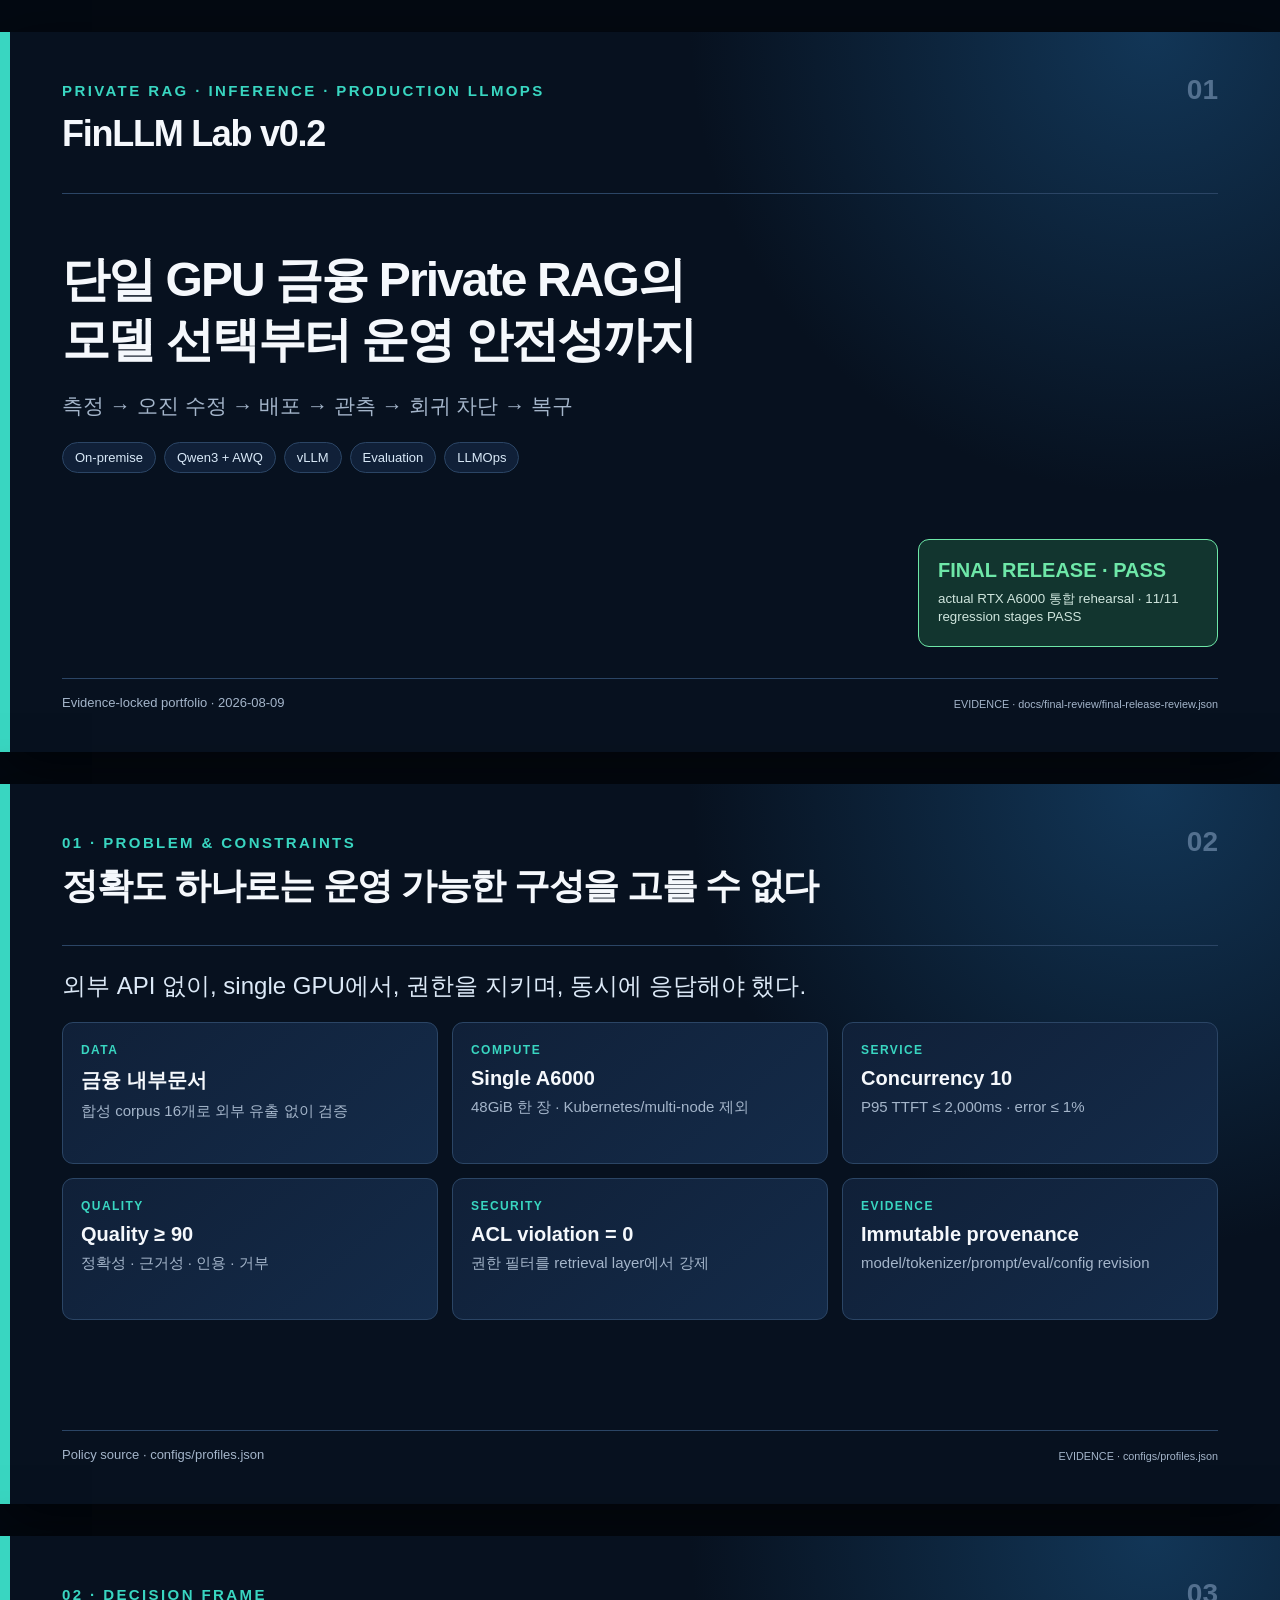
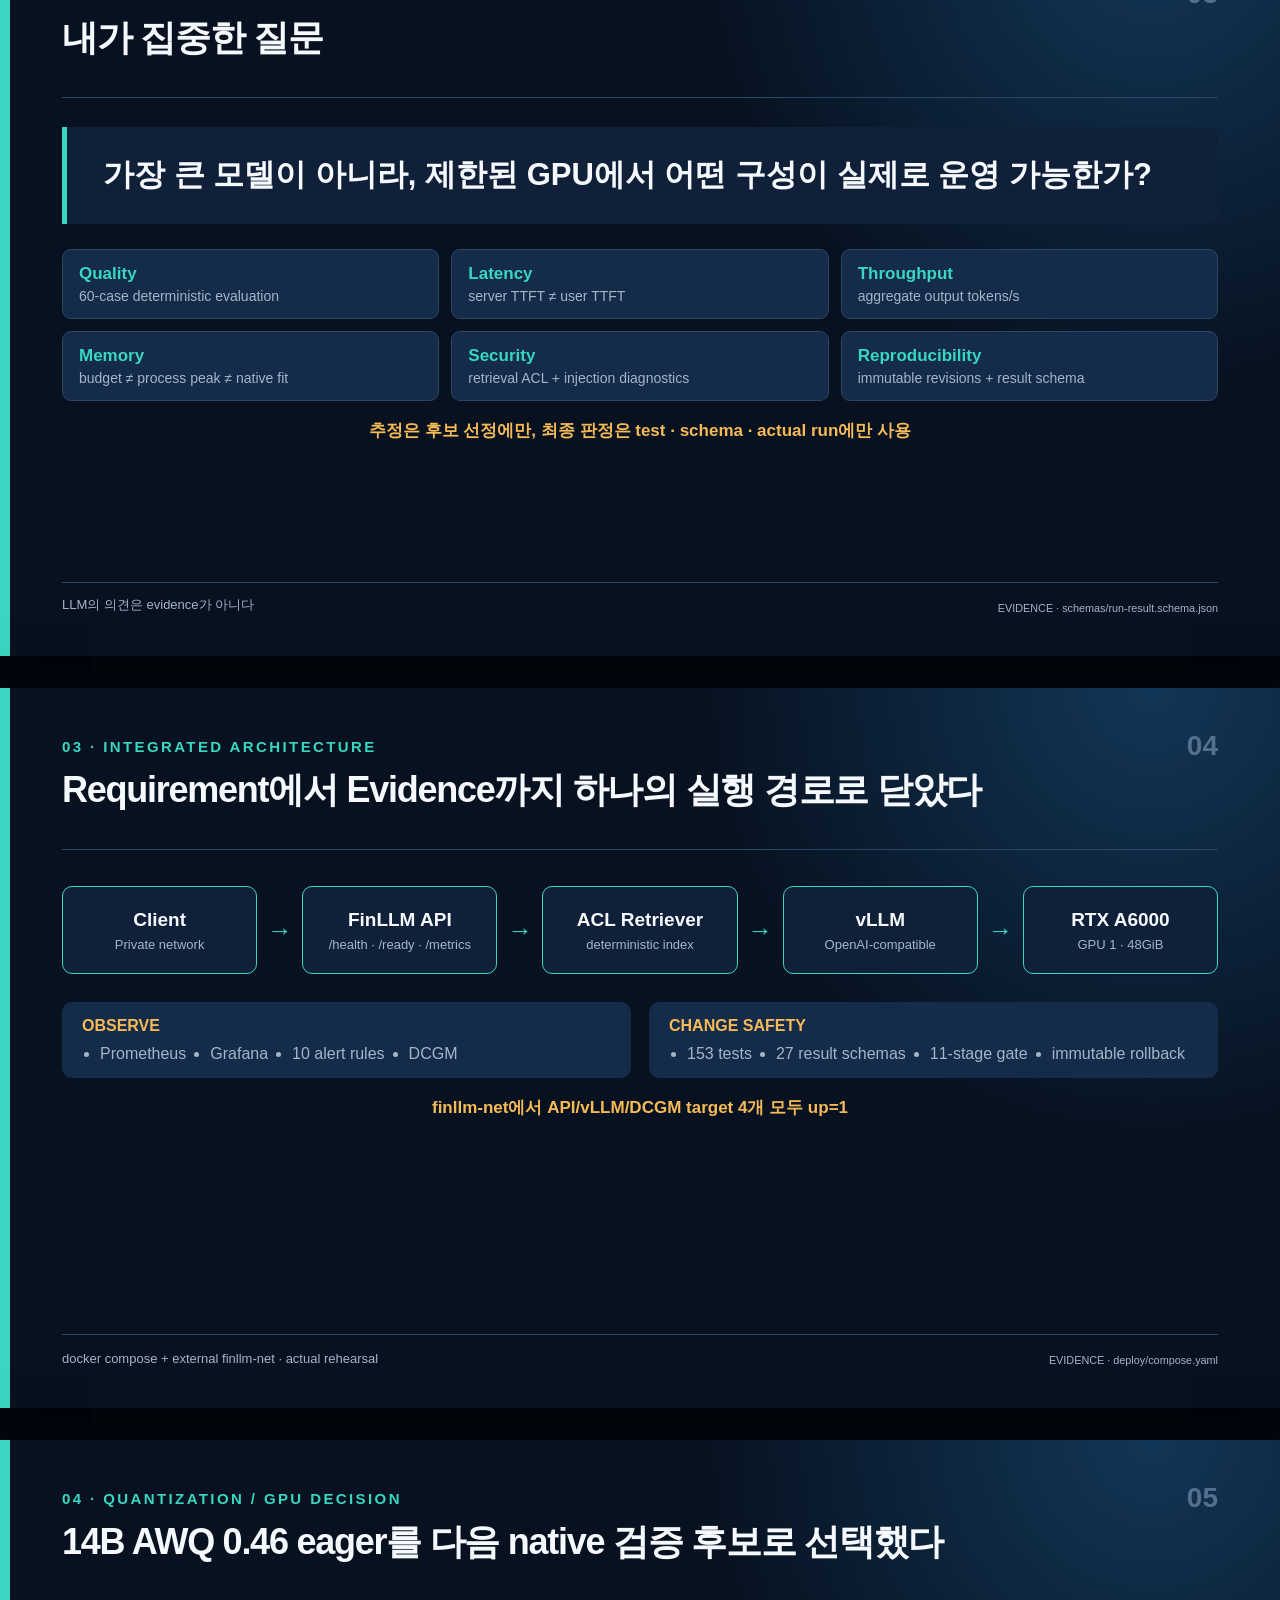
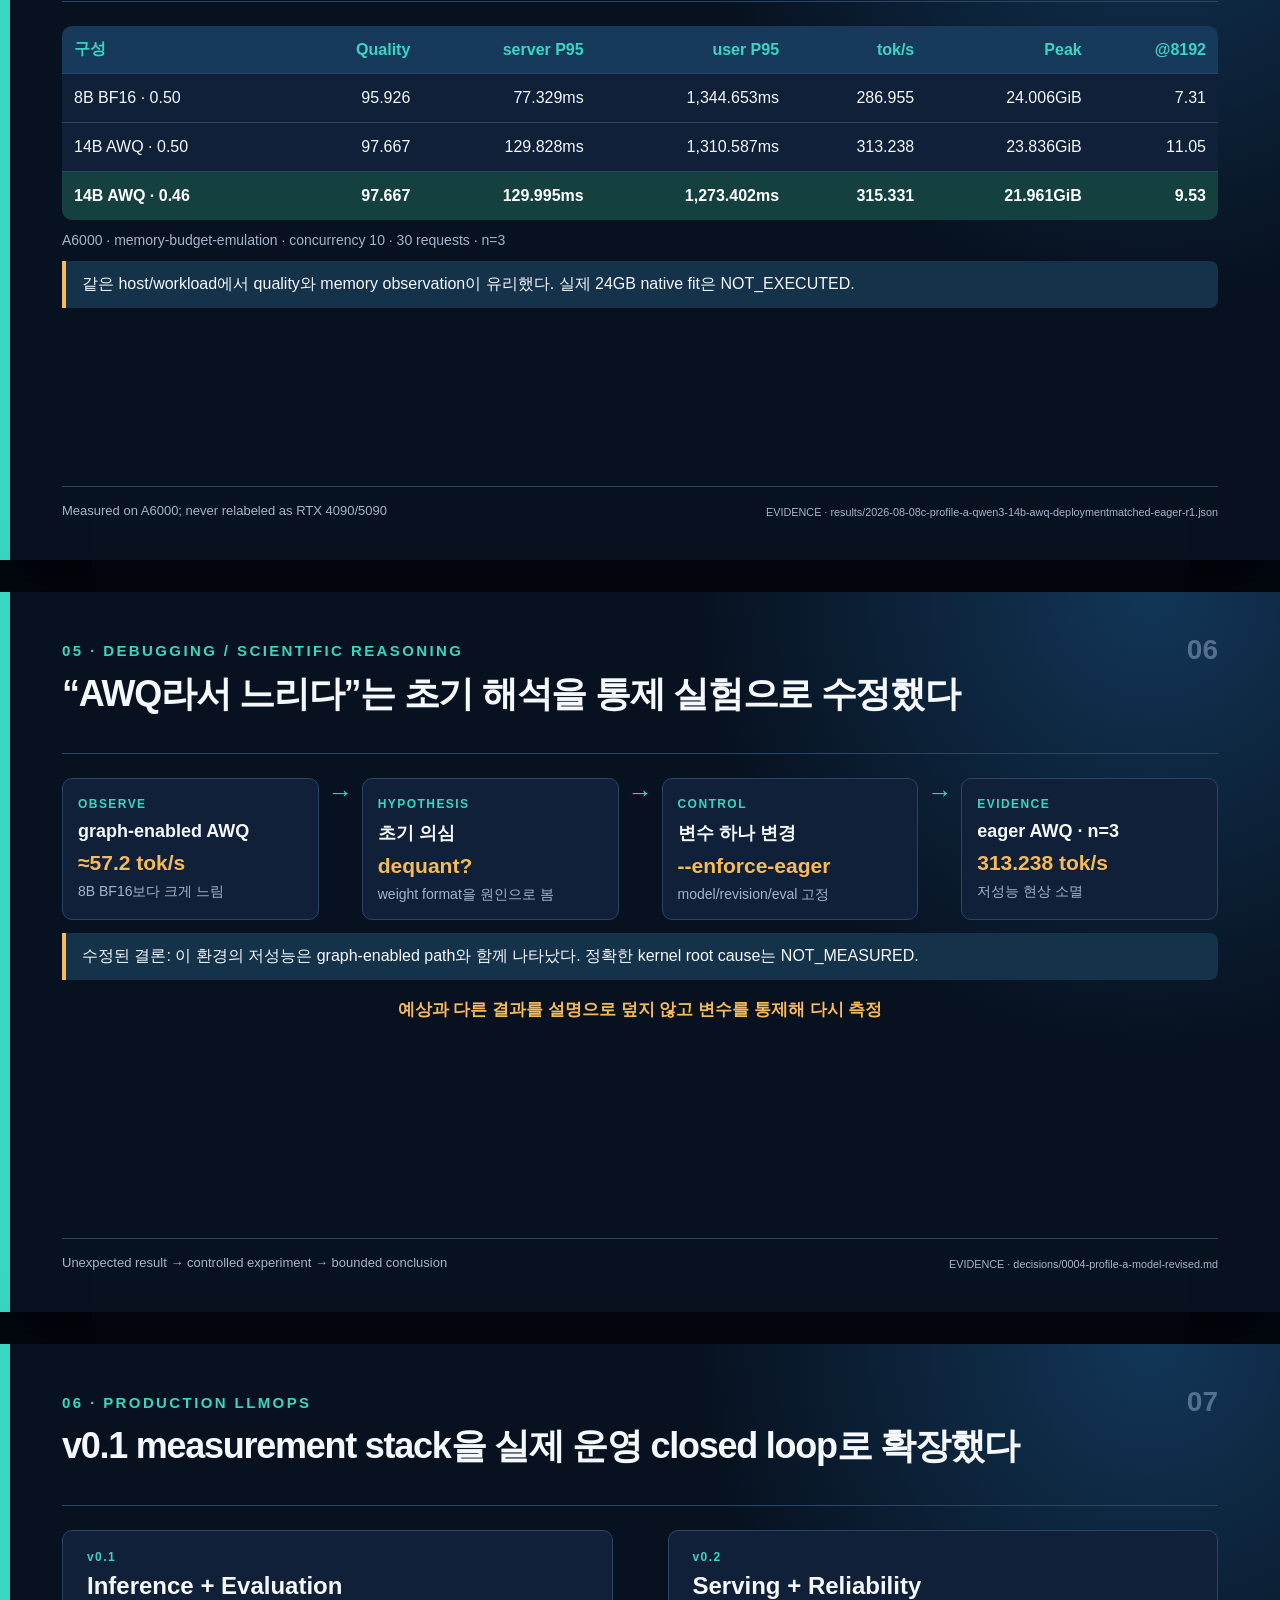
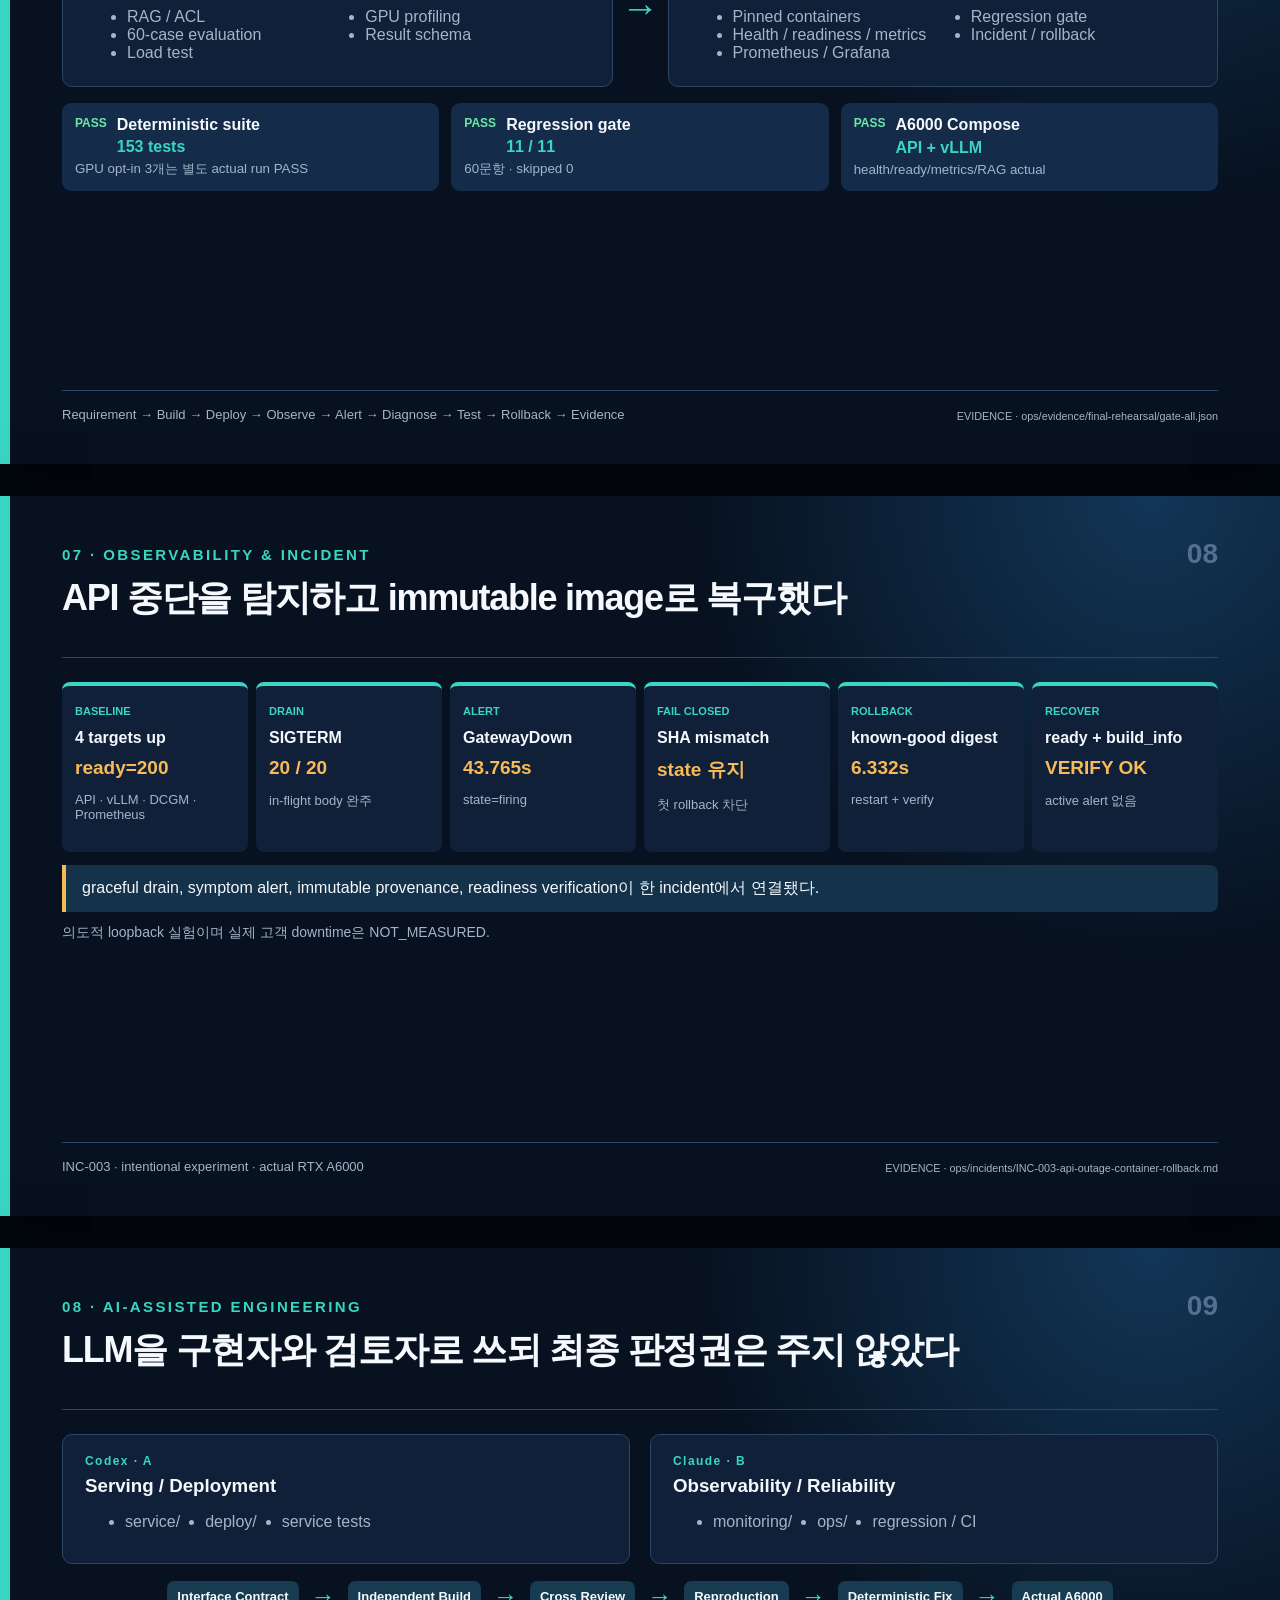
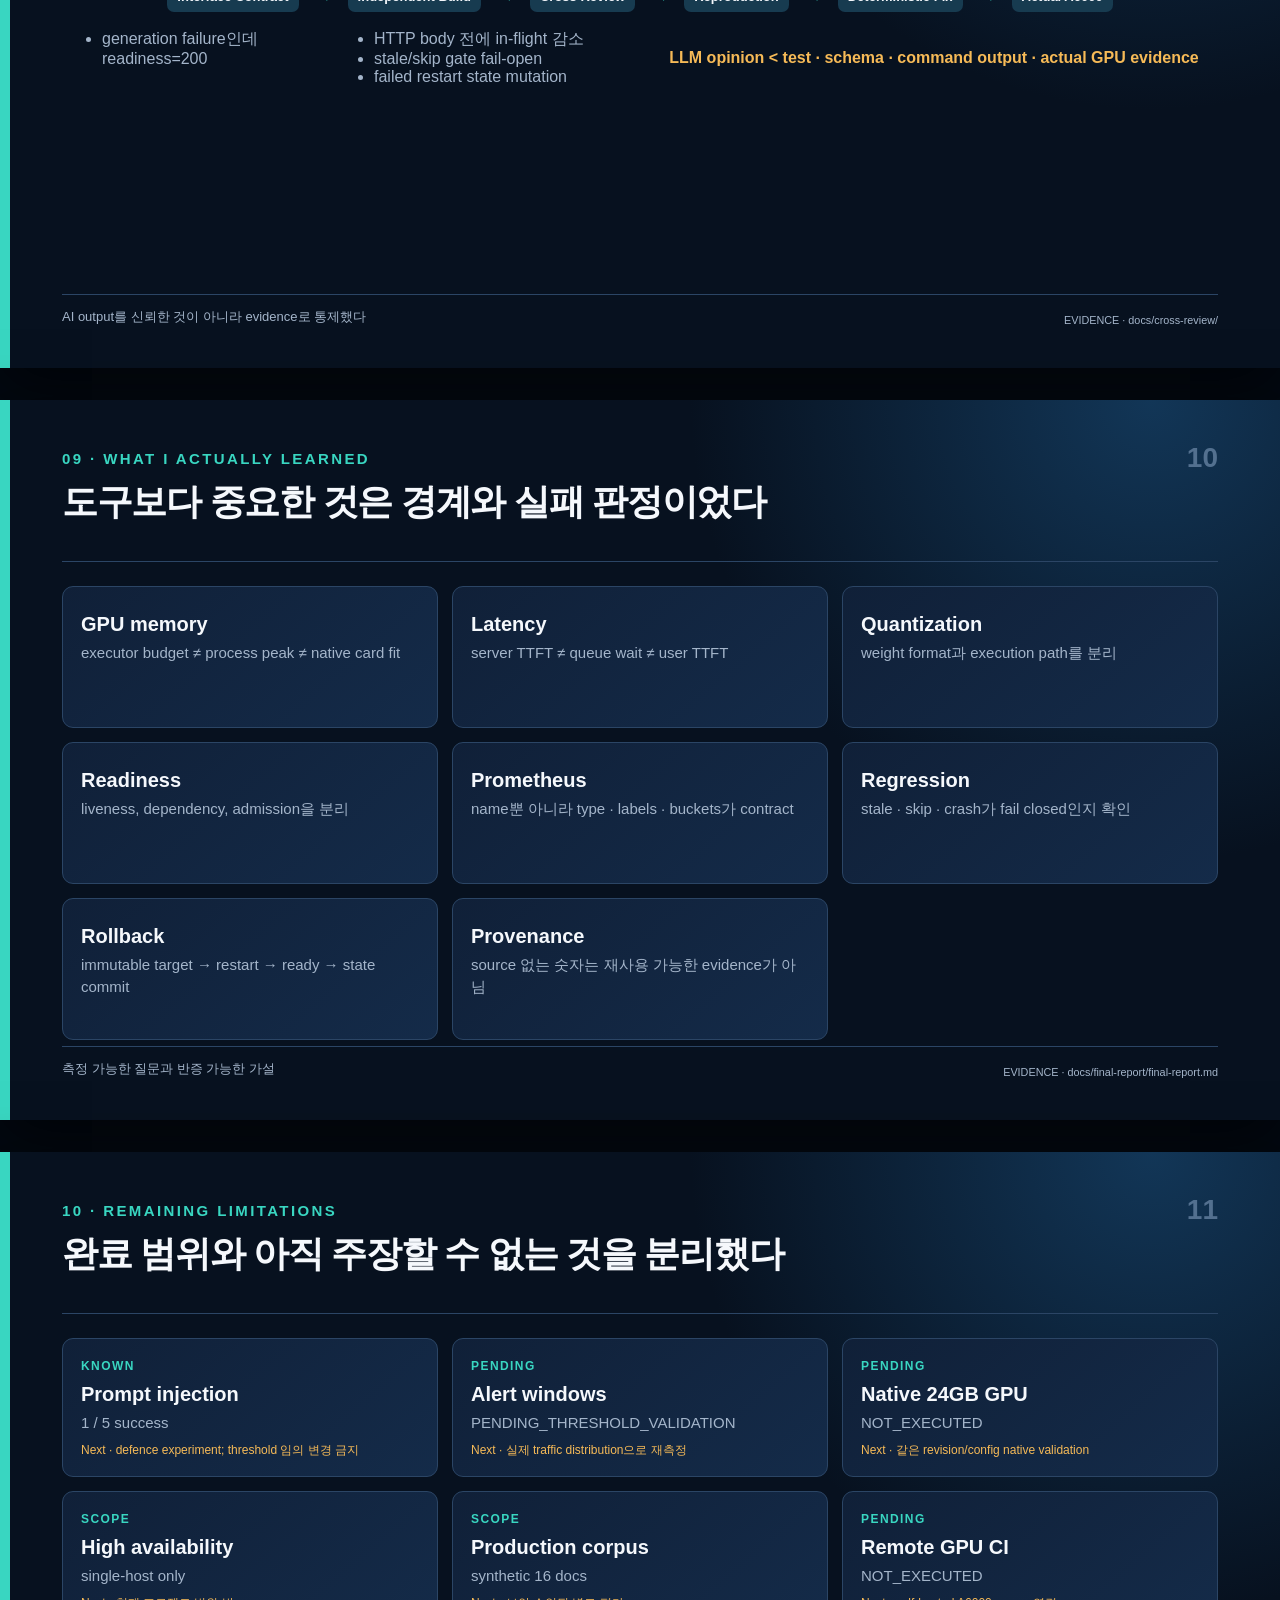
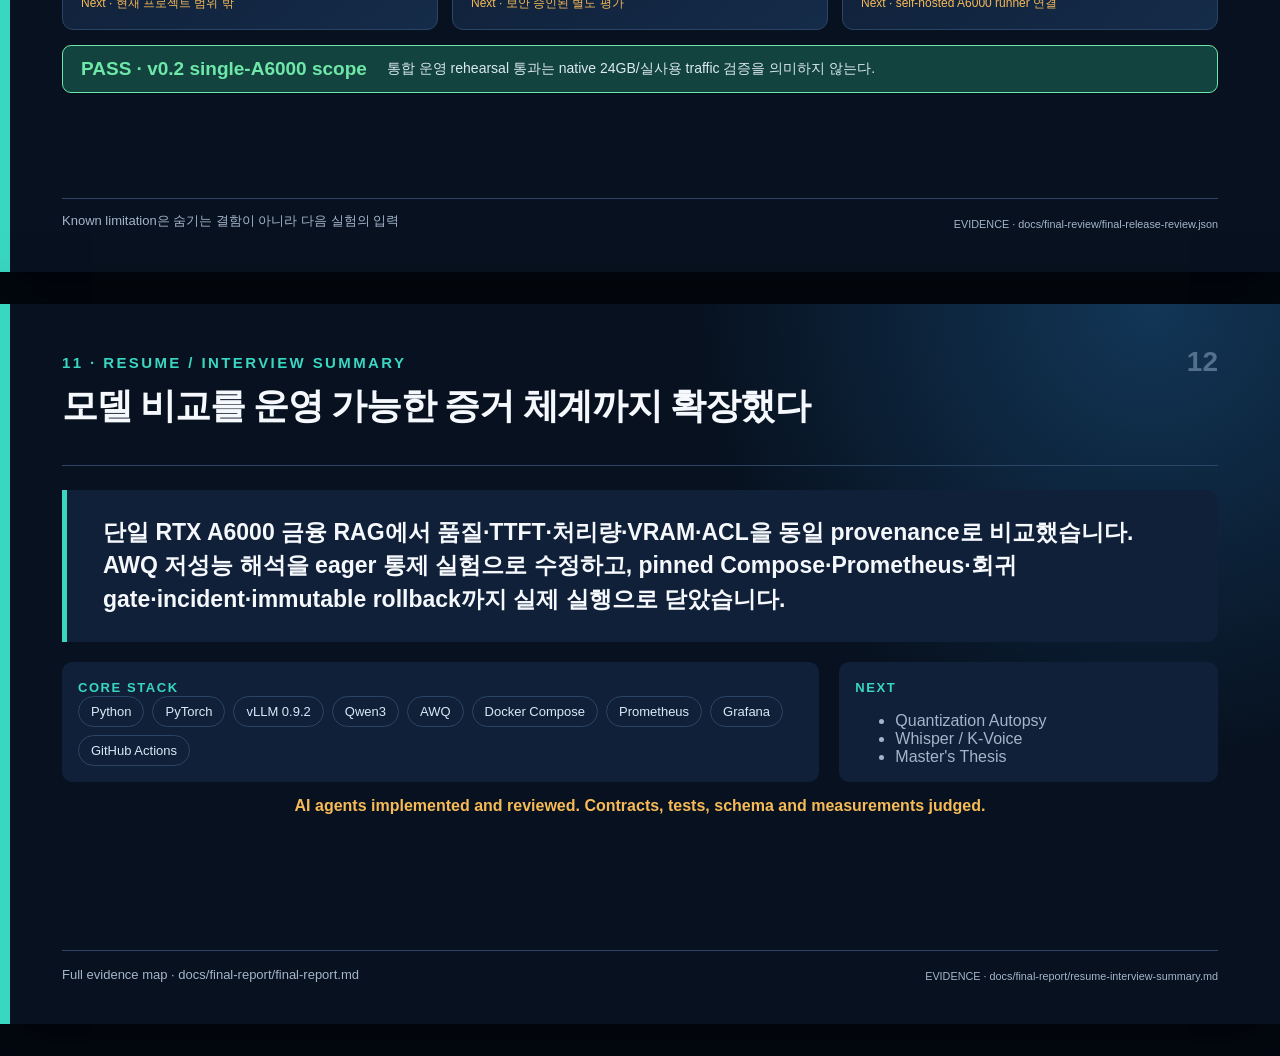
==== portfolio/index.html @ fc3c2132 "docs(v0.2): publish verified release evidence and portfolio" ====
<!doctype html>
<html lang="ko">
<head>
  <meta charset="utf-8">
  <meta name="viewport" content="width=device-width, initial-scale=1">
  <title>FinLLM Lab v0.2 · Developer Portfolio</title>
  <link rel="stylesheet" href="styles.css">
</head>
<body>
  <main id="deck" aria-live="polite"></main>
  <script>
    const esc = value => String(value ?? "").replace(/[&<>\"]/g, ch => ({"&":"&amp;","<":"&lt;",">":"&gt;",'"':"&quot;"}[ch]));
    const items = values => `<ul>${values.map(v => `<li>${esc(v)}</li>`).join("")}</ul>`;
    const cards = values => `<div class="cards">${values.map(v => `<article class="card"><span>${esc(v.label || v.severity || "")}</span><h3>${esc(v.title)}</h3><p>${esc(v.text || v.status || "")}</p>${v.next ? `<small>Next · ${esc(v.next)}</small>` : ""}</article>`).join("")}</div>`;

    function renderContent(slide) {
      const c = slide.content;
      if (slide.layout === "cover") return `
        <div class="cover-copy"><h2>${esc(c.headline).replace(/\n/g,"<br>")}</h2><p>${esc(c.subheadline)}</p>
        <div class="tags">${c.tags.map(t => `<span>${esc(t)}</span>`).join("")}</div></div>
        <aside class="verdict pass"><b>${esc(c.verdict)}</b><small>${esc(c.verdict_note)}</small></aside>`;
      if (slide.layout === "constraint-grid") return `<p class="lead">${esc(c.headline)}</p>${cards(c.cards)}`;
      if (slide.layout === "question") return `<blockquote>${esc(c.quote)}</blockquote><div class="criteria">${c.criteria.map(v => `<article><b>${esc(v.name)}</b><span>${esc(v.detail)}</span></article>`).join("")}</div><p class="rule">${esc(c.rule)}</p>`;
      if (slide.layout === "architecture") return `<div class="flow">${c.flow.map((v,i) => `${i?'<i>→</i>':''}<article><b>${esc(v.name)}</b><span>${esc(v.detail)}</span></article>`).join("")}</div><div class="rails"><section><b>OBSERVE</b>${items(c.ops)}</section><section><b>CHANGE SAFETY</b>${items(c.safety)}</section></div><p class="status-line">${esc(c.status)}</p>`;
      if (slide.layout === "data-table") return `<table><thead><tr>${c.table.headers.map(v=>`<th>${esc(v)}</th>`).join("")}</tr></thead><tbody>${c.table.rows.map((row,i)=>`<tr class="${i===c.table.highlight_row?'highlight':''}">${row.map(v=>`<td>${esc(v)}</td>`).join("")}</tr>`).join("")}</tbody></table><p class="note">${esc(c.note)}</p><p class="decision">${esc(c.decision)}</p>`;
      if (slide.layout === "autopsy") return `<div class="steps">${c.steps.map((v,i)=>`${i?'<i>→</i>':''}<article><span>${esc(v.label)}</span><h3>${esc(v.title)}</h3><b>${esc(v.metric)}</b><p>${esc(v.text)}</p></article>`).join("")}</div><p class="decision">${esc(c.corrected)}</p><p class="rule">${esc(c.principle)}</p>`;
      if (slide.layout === "evolution") return `<div class="evolution"><section><span>${esc(c.before.label)}</span><h2>${esc(c.before.title)}</h2>${items(c.before.items)}</section><i>→</i><section><span>${esc(c.after.label)}</span><h2>${esc(c.after.title)}</h2>${items(c.after.items)}</section></div><div class="verification">${c.verification.map(v=>`<article><span class="ok">${esc(v.status)}</span><b>${esc(v.name)}</b><strong>${esc(v.value)}</strong><small>${esc(v.note)}</small></article>`).join("")}</div>`;
      if (slide.layout === "timeline") return `<div class="timeline">${c.timeline.map(v=>`<article><span>${esc(v.time)}</span><h3>${esc(v.title)}</h3><b>${esc(v.value)}</b><p>${esc(v.detail)}</p></article>`).join("")}</div><p class="decision">${esc(c.lesson)}</p><p class="note">${esc(c.caveat)}</p>`;
      if (slide.layout === "review-loop") return `<div class="lanes">${c.lanes.map(v=>`<section><span>${esc(v.owner)}</span><h3>${esc(v.scope)}</h3>${items(v.outputs)}</section>`).join("")}</div><div class="loop">${c.loop.map((v,i)=>`${i?'<i>→</i>':''}<b>${esc(v)}</b>`).join("")}</div><div class="findings">${items(c.findings)}<strong>${esc(c.judge)}</strong></div>`;
      if (slide.layout === "learning-grid") return cards(c.cards);
      if (slide.layout === "risk-register") return `${cards(c.risks)}<div class="verdict-inline"><b>${esc(c.verdict)}</b><span>${esc(c.note)}</span></div>`;
      if (slide.layout === "summary") return `<blockquote class="pitch">${esc(c.pitch)}</blockquote><div class="summary-grid"><section><b>CORE STACK</b><div class="tags">${c.stack.map(v=>`<span>${esc(v)}</span>`).join("")}</div></section><section><b>NEXT</b>${items(c.next)}</section></div><p class="closing">${esc(c.closing)}</p>`;
      return `<pre>${esc(JSON.stringify(c,null,2))}</pre>`;
    }

    fetch("slide-data.json").then(r => r.json()).then(data => {
      const selected = Number(new URLSearchParams(location.search).get("slide") || 0);
      const slides = selected ? data.slides.filter(s => s.number === selected) : data.slides;
      document.documentElement.style.setProperty("--bg", data.theme.background);
      document.documentElement.style.setProperty("--surface", data.theme.surface);
      document.documentElement.style.setProperty("--surface-alt", data.theme.surface_alt);
      document.documentElement.style.setProperty("--text", data.theme.text);
      document.documentElement.style.setProperty("--muted", data.theme.muted);
      document.documentElement.style.setProperty("--cyan", data.theme.cyan);
      document.documentElement.style.setProperty("--amber", data.theme.amber);
      document.documentElement.style.setProperty("--green", data.theme.green);
      document.documentElement.style.setProperty("--line", data.theme.line);
      document.getElementById("deck").innerHTML = slides.map(slide => `<section class="slide ${esc(slide.layout)}">
        <header><span>${esc(slide.eyebrow)}</span><em>${String(slide.number).padStart(2,"0")}</em><h1>${esc(slide.title)}</h1></header>
        <div class="content">${renderContent(slide)}</div>
        <footer><span>${esc(slide.footer)}</span><small>EVIDENCE · ${esc(slide.evidence[0])}</small></footer>
      </section>`).join("");
      document.body.classList.toggle("single", Boolean(selected));
      document.fonts.ready.then(() => { window.__FINLLM_READY__ = true; });
    }).catch(error => { document.getElementById("deck").textContent = error.stack; });
  </script>
</body>
</html>
---- portfolio/styles.css ----
@font-face { font-family: "NotoKR"; src: local("Noto Sans CJK KR"); }
:root { --bg:#07111F; --surface:#102038; --surface-alt:#142B49; --text:#F5F8FC; --muted:#A4B5CA; --cyan:#39D6C1; --amber:#F6BA57; --green:#6EE7A8; --line:#2B4565; }
* { box-sizing: border-box; }
html, body { margin:0; background:#030912; color:var(--text); font-family:"NotoKR","Noto Sans CJK KR",sans-serif; }
body { padding:32px; }
#deck { display:flex; flex-direction:column; align-items:center; gap:32px; }
.slide { width:1280px; height:720px; position:relative; overflow:hidden; padding:50px 62px 42px; background:radial-gradient(circle at 90% 0%,#123657 0,transparent 34%),var(--bg); box-shadow:0 18px 60px #0009; display:grid; grid-template-rows:112px 1fr 32px; }
.slide::before { content:""; position:absolute; top:0; left:0; width:10px; height:100%; background:var(--cyan); }
header { position:relative; border-bottom:1px solid var(--line); }
header>span { color:var(--cyan); letter-spacing:.16em; font-size:15px; font-weight:800; }
header>em { position:absolute; right:0; top:-8px; color:#53708f; font-style:normal; font-size:28px; font-weight:800; }
h1 { margin:12px 70px 0 0; font-size:36px; line-height:1.2; letter-spacing:-.035em; }
.content { padding:24px 0 18px; min-height:0; }
footer { display:flex; justify-content:space-between; align-items:flex-end; border-top:1px solid var(--line); color:var(--muted); font-size:13px; padding-top:10px; white-space:nowrap; }
footer small { max-width:56%; overflow:hidden; text-overflow:ellipsis; }
.lead { margin:0 0 20px; font-size:24px; color:#dce9f7; }
.cards { display:grid; grid-template-columns:repeat(3,1fr); gap:14px; }
.card { min-height:142px; padding:17px 18px; background:linear-gradient(140deg,var(--surface),var(--surface-alt)); border:1px solid var(--line); border-radius:11px; }
.card>span,.steps article>span,.evolution section>span,.lanes section>span { color:var(--cyan); font-size:12px; font-weight:900; letter-spacing:.12em; }
.card h3 { margin:9px 0 6px; font-size:20px; }
.card p { margin:0; color:var(--muted); font-size:15px; line-height:1.45; }
.card small { display:block; margin-top:8px; color:var(--amber); font-size:12px; }
blockquote { margin:5px auto 25px; padding:26px 36px; border-left:5px solid var(--cyan); background:var(--surface); border-radius:0 12px 12px 0; font-size:31px; line-height:1.45; font-weight:700; }
.criteria { display:grid; grid-template-columns:repeat(3,1fr); gap:12px; }
.criteria article { padding:14px 16px; background:var(--surface-alt); border:1px solid var(--line); border-radius:9px; }
.criteria b,.criteria span { display:block; }
.criteria b { color:var(--cyan); font-size:17px; }
.criteria span { margin-top:4px; color:var(--muted); font-size:14px; }
.rule,.status-line { text-align:center; margin:18px 0 0; color:var(--amber); font-weight:700; font-size:17px; }
.flow { display:flex; align-items:center; gap:10px; margin:12px 0 28px; }
.flow article { flex:1; min-height:88px; display:flex; flex-direction:column; justify-content:center; text-align:center; border:1px solid var(--cyan); background:var(--surface); border-radius:10px; padding:12px; }
.flow b { font-size:19px; }
.flow span { color:var(--muted); font-size:13px; margin-top:6px; }
.flow i,.steps i,.evolution>i,.loop i { color:var(--cyan); font-style:normal; font-size:25px; }
.rails { display:grid; grid-template-columns:1fr 1fr; gap:18px; }
.rails section { padding:15px 20px; background:var(--surface-alt); border-radius:10px; }
.rails b { color:var(--amber); }
.rails ul { display:flex; gap:24px; margin:10px 0 0; padding-left:18px; color:var(--muted); }
table { width:100%; border-collapse:collapse; font-size:16px; overflow:hidden; border-radius:10px; }
th { background:#17395b; color:var(--cyan); text-align:right; padding:13px 12px; }
th:first-child,td:first-child { text-align:left; }
td { background:var(--surface); border-top:1px solid var(--line); padding:15px 12px; text-align:right; }
tr.highlight td { background:#14413f; color:#fff; font-weight:700; }
.note { color:var(--muted); font-size:14px; margin:12px 0 0; }
.decision { padding:13px 16px; margin:13px 0 0; background:#15324b; border-left:4px solid var(--amber); border-radius:0 8px 8px 0; font-size:16px; }
.steps { display:flex; align-items:stretch; gap:9px; }
.steps article { flex:1; padding:15px; background:var(--surface); border:1px solid var(--line); border-radius:10px; }
.steps h3 { margin:9px 0; font-size:18px; }
.steps article>b { display:block; color:var(--amber); font-size:21px; }
.steps p { color:var(--muted); margin:8px 0 0; font-size:14px; }
.content .evolution { display:grid; grid-template-columns:1fr 55px 1fr; align-items:center; }
.content .evolution>i { text-align:center; font-size:38px; }
.content .evolution section { padding:16px 24px; background:var(--surface); border:1px solid var(--line); border-radius:10px; }
.content .evolution h2 { margin:7px 0; font-size:24px; }
.content .evolution ul { columns:2; color:var(--muted); margin:8px 0; }
.verification { display:grid; grid-template-columns:repeat(3,1fr); gap:12px; margin-top:16px; }
.verification article { display:grid; grid-template-columns:auto 1fr; gap:4px 10px; padding:13px; background:var(--surface-alt); border-radius:9px; }
.verification .ok { color:var(--green); font-size:12px; font-weight:900; }
.verification strong { grid-column:2; color:var(--cyan); }
.verification small { grid-column:1/3; color:var(--muted); }
.content .timeline { display:grid; grid-template-columns:repeat(6,1fr); gap:8px; }
.content .timeline article { position:relative; min-height:170px; padding:15px 13px; background:var(--surface); border-top:4px solid var(--cyan); border-radius:8px; }
.content .timeline article>span { color:var(--cyan); font-size:11px; font-weight:900; }
.content .timeline h3 { font-size:16px; margin:10px 0; }
.content .timeline b { color:var(--amber); font-size:19px; }
.content .timeline p { color:var(--muted); font-size:13px; }
.lanes { display:grid; grid-template-columns:1fr 1fr; gap:20px; }
.lanes section { padding:16px 22px; border:1px solid var(--line); background:var(--surface); border-radius:10px; }
.lanes h3 { margin:6px 0; }
.lanes ul { display:flex; gap:25px; color:var(--muted); }
.loop { display:flex; align-items:center; justify-content:center; gap:12px; margin:17px 0; }
.loop b { padding:8px 10px; background:#173b50; border-radius:7px; font-size:13px; }
.findings { display:grid; grid-template-columns:1fr 1fr; align-items:center; gap:20px; }
.findings ul { margin:0; color:var(--muted); columns:2; }
.findings strong { color:var(--amber); text-align:center; }
.risk-register .cards { grid-template-columns:repeat(3,1fr); }
.risk-register .card { min-height:120px; }
.verdict-inline { margin-top:15px; display:flex; gap:20px; align-items:center; padding:12px 18px; background:#12433e; border:1px solid var(--green); border-radius:9px; }
.verdict-inline b { color:var(--green); font-size:19px; }
.verdict-inline span { color:#dce8f2; font-size:14px; }
.cover { grid-template-rows:112px 1fr 32px; }
.cover-copy { max-width:850px; padding-top:32px; }
.cover-copy h2 { margin:0; font-size:48px; line-height:1.25; letter-spacing:-.04em; }
.cover-copy p { color:var(--muted); font-size:21px; margin:22px 0; }
.tags { display:flex; flex-wrap:wrap; gap:8px; }
.tags span { padding:7px 12px; border:1px solid var(--line); background:var(--surface); color:#d9e9f8; border-radius:999px; font-size:13px; }
.verdict { position:absolute; right:62px; bottom:105px; width:300px; padding:19px; border:1px solid var(--green); background:#12352f; border-radius:11px; }
.verdict b,.verdict small { display:block; }
.verdict b { color:var(--green); font-size:20px; }
.verdict small { margin-top:8px; color:#cfe5dd; line-height:1.4; }
.pitch { font-size:23px; margin:0 0 20px; }
.summary-grid { display:grid; grid-template-columns:2fr 1fr; gap:20px; }
.summary-grid section { padding:16px; background:var(--surface); border-radius:10px; }
.summary-grid section>b { color:var(--cyan); font-size:13px; letter-spacing:.12em; }
.summary-grid ul { color:var(--muted); margin-bottom:0; }
.closing { text-align:center; color:var(--amber); font-weight:700; margin-top:15px; }
body.single { padding:0; overflow:hidden; }
body.single #deck { gap:0; }
body.single .slide { box-shadow:none; }
@media print { body { padding:0; } #deck { gap:0; } .slide { break-after:page; box-shadow:none; } }
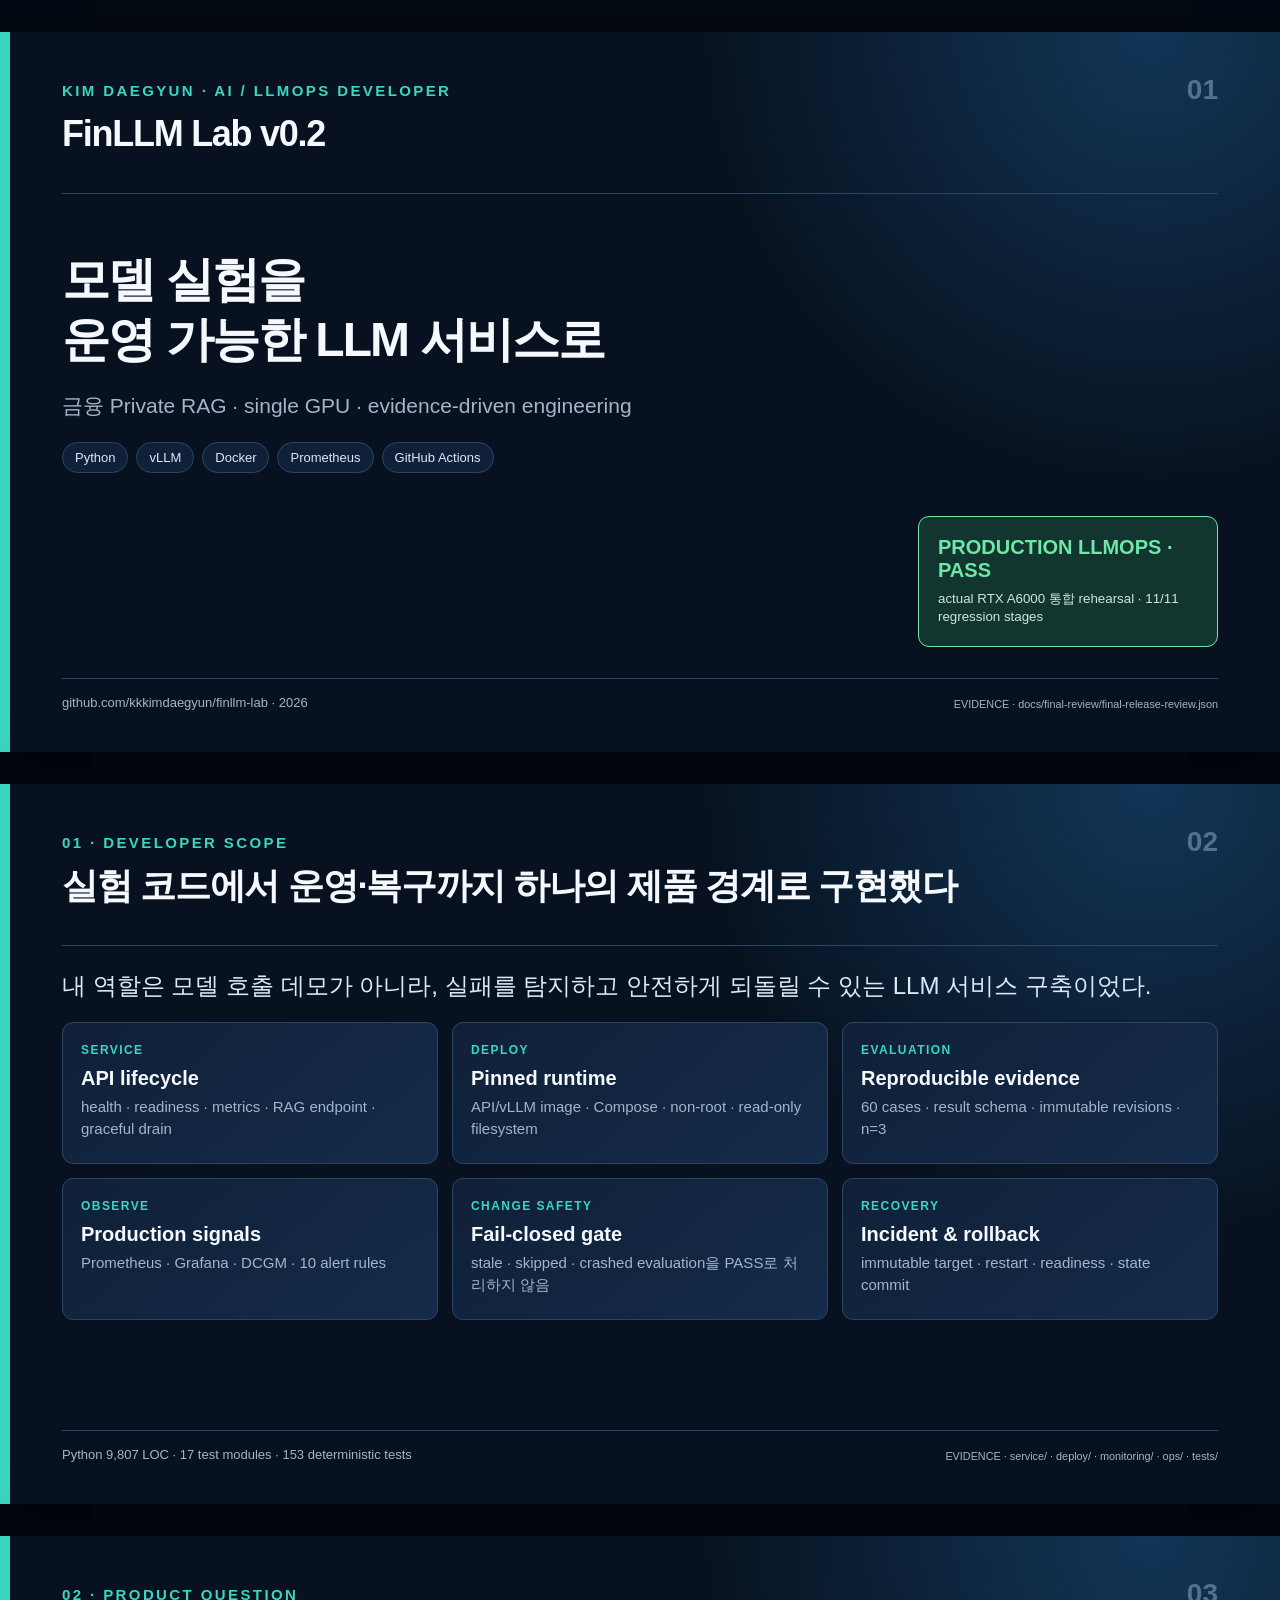
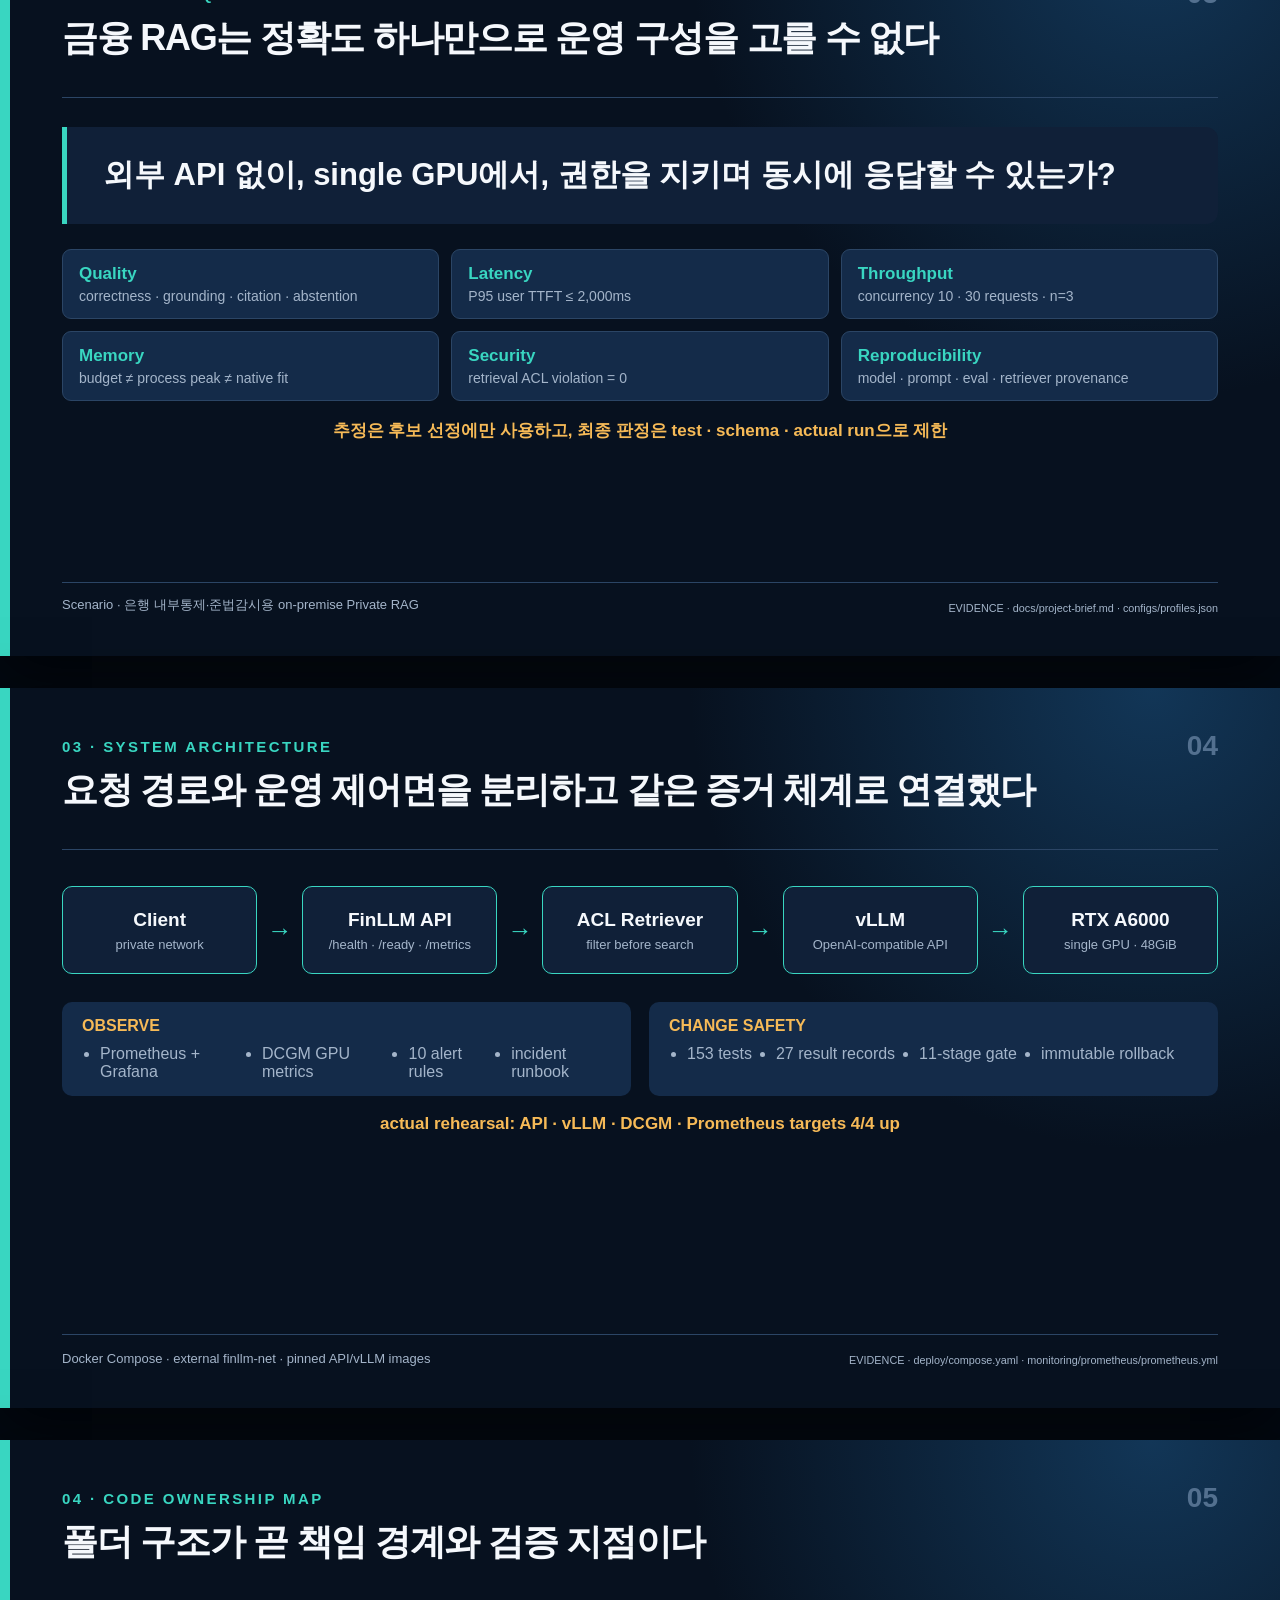
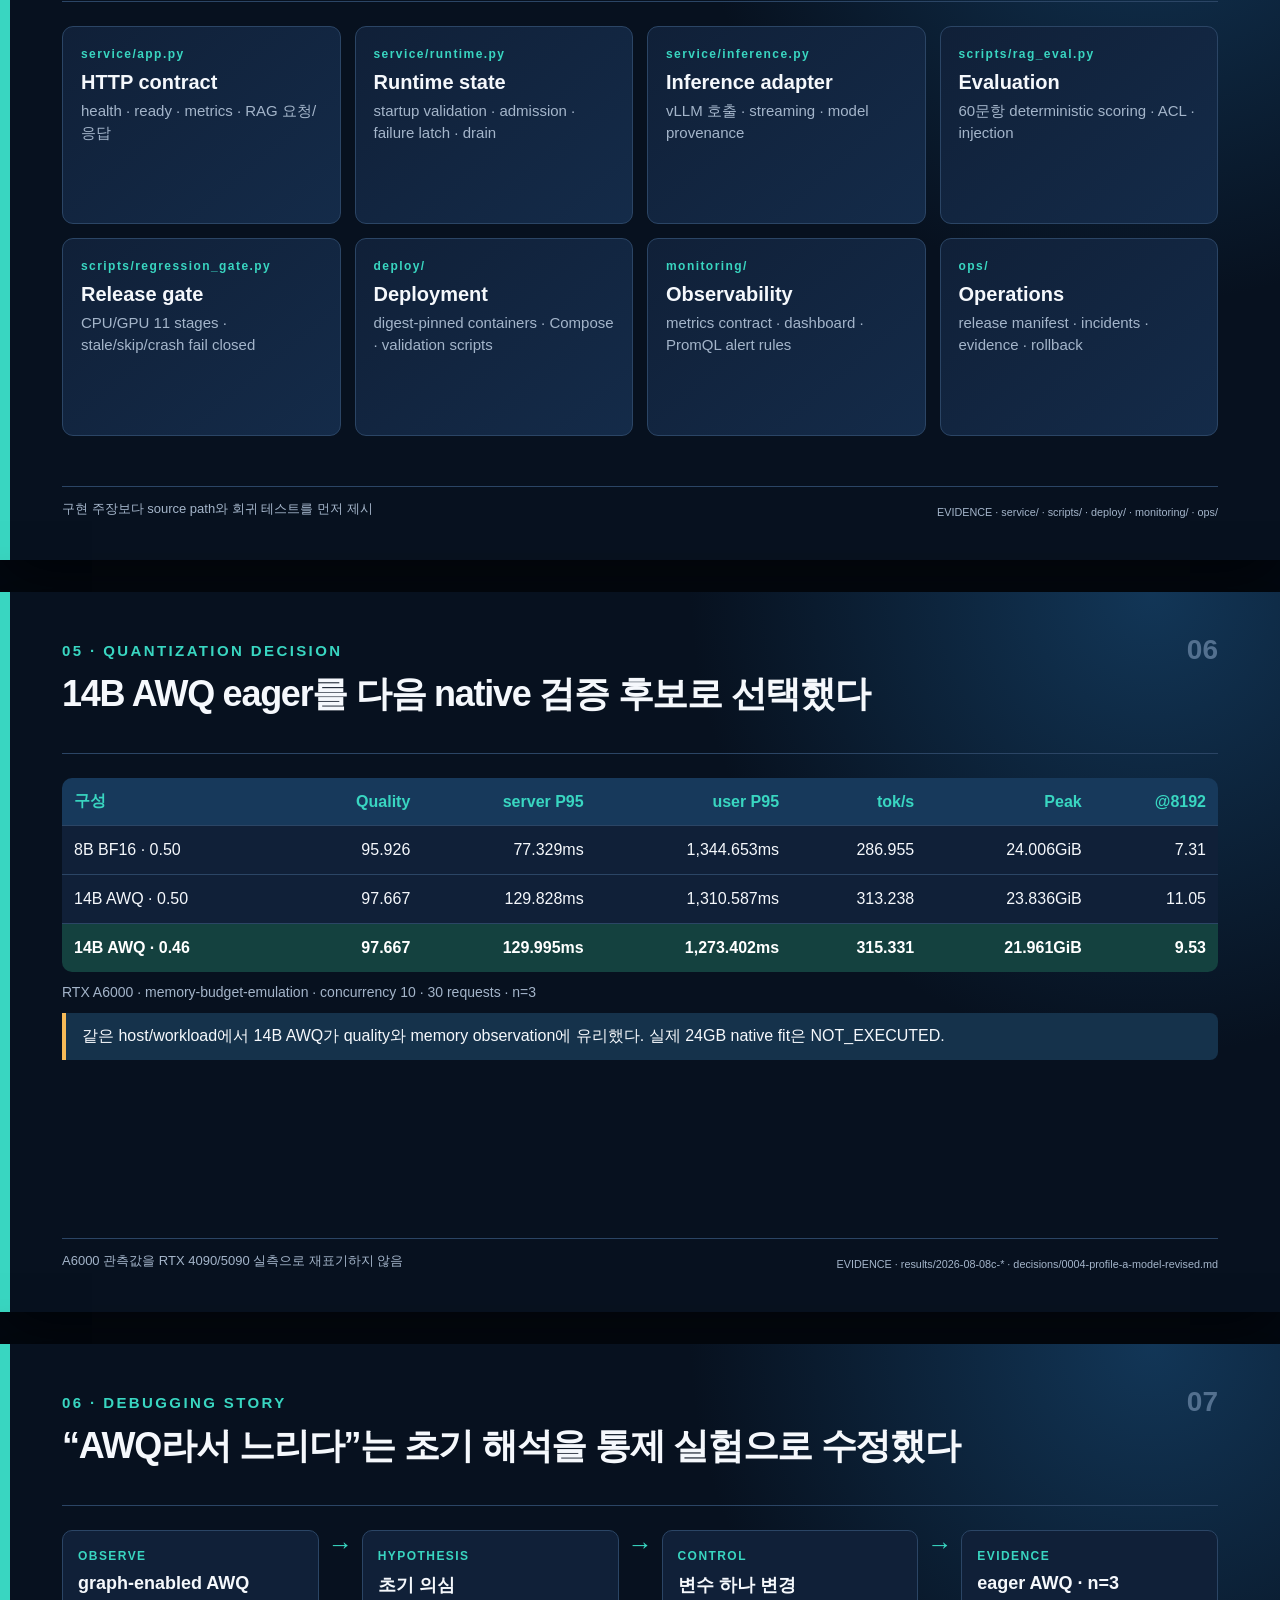
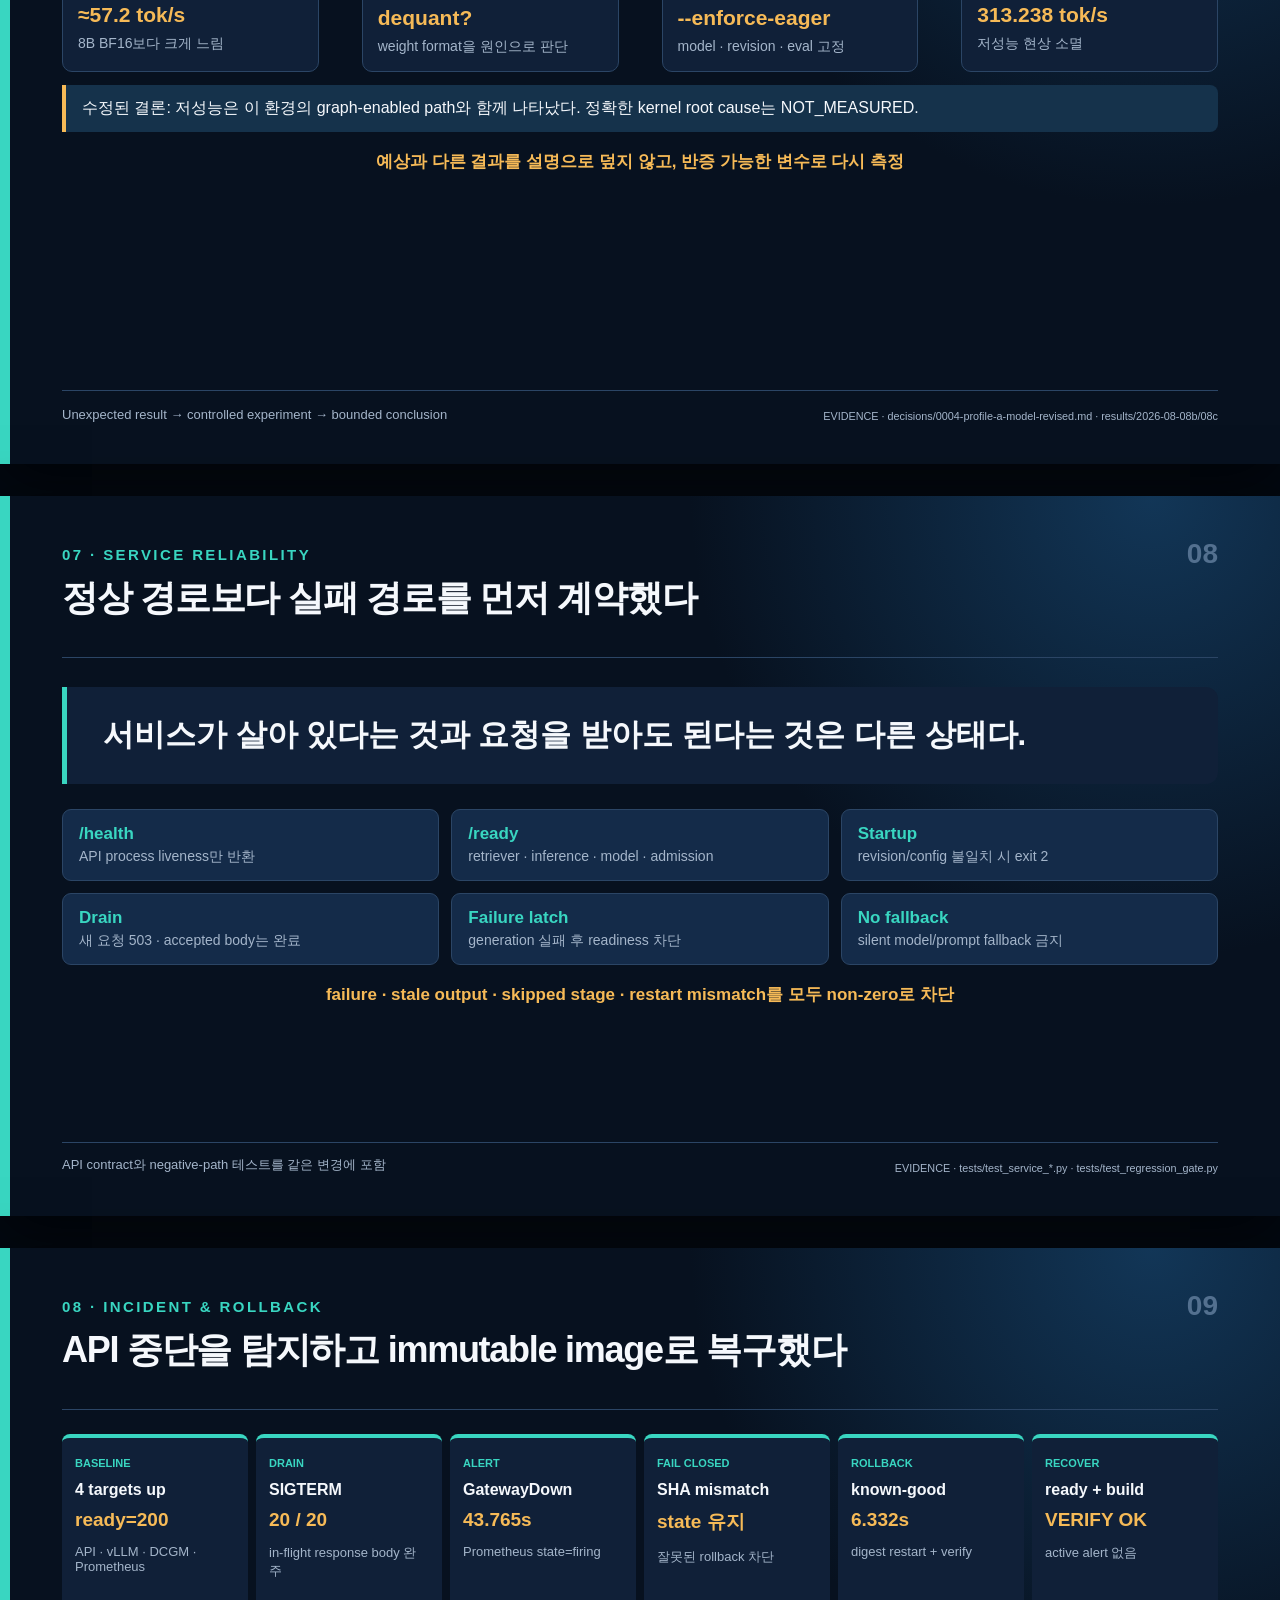
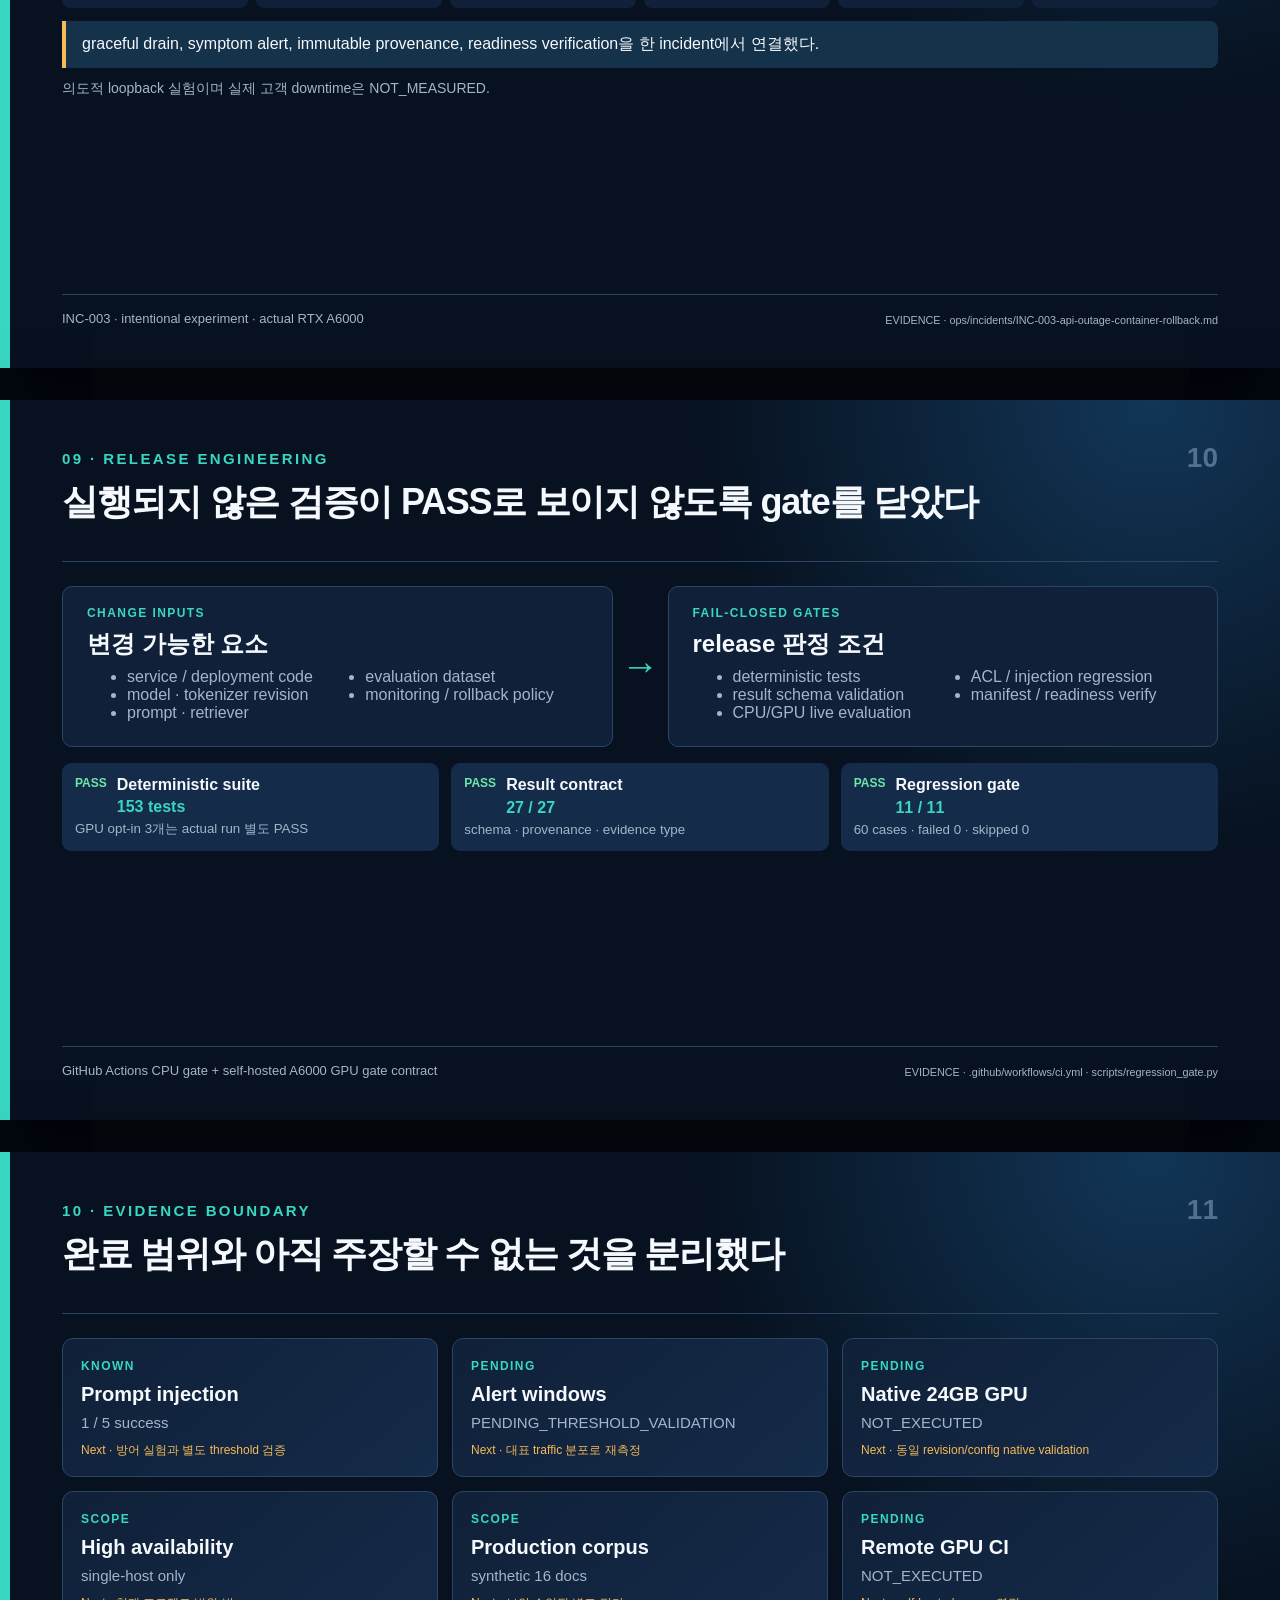
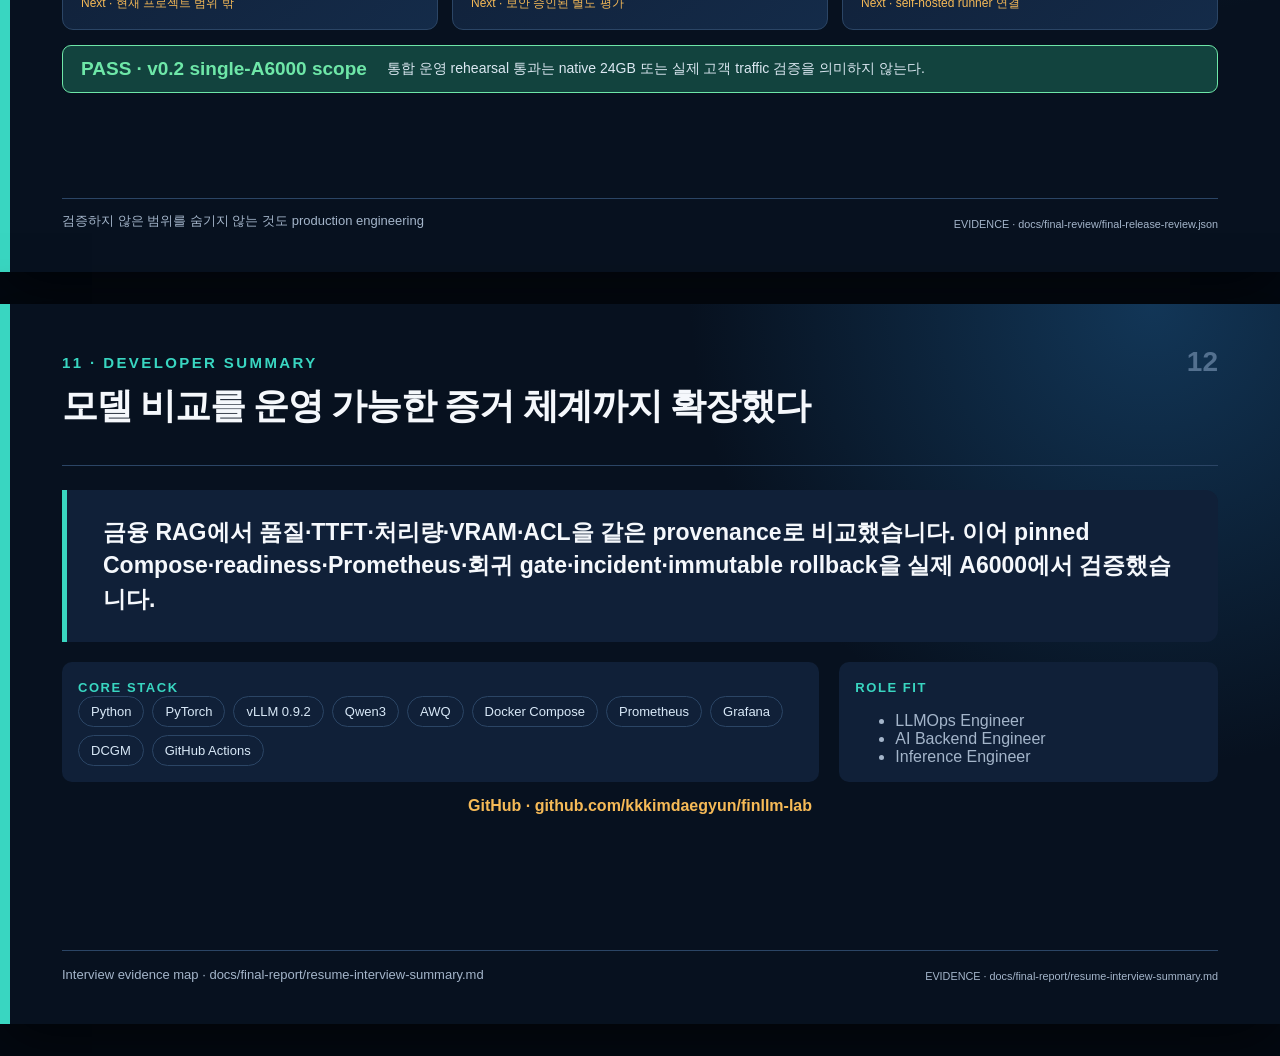
==== commit f3189783: "docs(portfolio): refocus deck on developer ownership" ====
--- a/portfolio/index.html
+++ b/portfolio/index.html
@@ -3,7 +3,7 @@
 <head>
   <meta charset="utf-8">
   <meta name="viewport" content="width=device-width, initial-scale=1">
-  <title>FinLLM Lab v0.2 · Developer Portfolio</title>
+  <title>김대균 · FinLLM Lab v0.2 · Developer Portfolio</title>
   <link rel="stylesheet" href="styles.css">
 </head>
 <body>
@@ -29,11 +29,15 @@
       if (slide.layout === "review-loop") return `<div class="lanes">${c.lanes.map(v=>`<section><span>${esc(v.owner)}</span><h3>${esc(v.scope)}</h3>${items(v.outputs)}</section>`).join("")}</div><div class="loop">${c.loop.map((v,i)=>`${i?'<i>→</i>':''}<b>${esc(v)}</b>`).join("")}</div><div class="findings">${items(c.findings)}<strong>${esc(c.judge)}</strong></div>`;
       if (slide.layout === "learning-grid") return cards(c.cards);
       if (slide.layout === "risk-register") return `${cards(c.risks)}<div class="verdict-inline"><b>${esc(c.verdict)}</b><span>${esc(c.note)}</span></div>`;
-      if (slide.layout === "summary") return `<blockquote class="pitch">${esc(c.pitch)}</blockquote><div class="summary-grid"><section><b>CORE STACK</b><div class="tags">${c.stack.map(v=>`<span>${esc(v)}</span>`).join("")}</div></section><section><b>NEXT</b>${items(c.next)}</section></div><p class="closing">${esc(c.closing)}</p>`;
+      if (slide.layout === "summary") return `<blockquote class="pitch">${esc(c.pitch)}</blockquote><div class="summary-grid"><section><b>CORE STACK</b><div class="tags">${c.stack.map(v=>`<span>${esc(v)}</span>`).join("")}</div></section><section><b>${esc(c.side_label || "NEXT")}</b>${items(c.next)}</section></div><p class="closing">${esc(c.closing)}</p>`;
       return `<pre>${esc(JSON.stringify(c,null,2))}</pre>`;
     }
 
-    fetch("slide-data.json").then(r => r.json()).then(data => {
+    const deckData = window.__FINLLM_DATA__
+      ? Promise.resolve(window.__FINLLM_DATA__)
+      : fetch("slide-data.json").then(r => r.json());
+
+    deckData.then(data => {
       const selected = Number(new URLSearchParams(location.search).get("slide") || 0);
       const slides = selected ? data.slides.filter(s => s.number === selected) : data.slides;
       document.documentElement.style.setProperty("--bg", data.theme.background);
@@ -45,6 +49,7 @@
       document.documentElement.style.setProperty("--amber", data.theme.amber);
       document.documentElement.style.setProperty("--green", data.theme.green);
       document.documentElement.style.setProperty("--line", data.theme.line);
+      document.documentElement.style.setProperty("--portfolio-font", `"${data.theme.font}"`);
       document.getElementById("deck").innerHTML = slides.map(slide => `<section class="slide ${esc(slide.layout)}">
         <header><span>${esc(slide.eyebrow)}</span><em>${String(slide.number).padStart(2,"0")}</em><h1>${esc(slide.title)}</h1></header>
         <div class="content">${renderContent(slide)}</div>
--- a/portfolio/styles.css
+++ b/portfolio/styles.css
@@ -1,7 +1,7 @@
-@font-face { font-family: "NotoKR"; src: local("Noto Sans CJK KR"); }
+@font-face { font-family: "NotoPortfolio"; src: local("Noto Sans KR"); }
 :root { --bg:#07111F; --surface:#102038; --surface-alt:#142B49; --text:#F5F8FC; --muted:#A4B5CA; --cyan:#39D6C1; --amber:#F6BA57; --green:#6EE7A8; --line:#2B4565; }
 * { box-sizing: border-box; }
-html, body { margin:0; background:#030912; color:var(--text); font-family:"NotoKR","Noto Sans CJK KR",sans-serif; }
+html, body { margin:0; background:#030912; color:var(--text); font-family:var(--portfolio-font,"NotoPortfolio"),"NotoPortfolio","Noto Sans KR",sans-serif; }
 body { padding:32px; }
 #deck { display:flex; flex-direction:column; align-items:center; gap:32px; }
 .slide { width:1280px; height:720px; position:relative; overflow:hidden; padding:50px 62px 42px; background:radial-gradient(circle at 90% 0%,#123657 0,transparent 34%),var(--bg); box-shadow:0 18px 60px #0009; display:grid; grid-template-rows:112px 1fr 32px; }
@@ -15,6 +15,8 @@
 footer small { max-width:56%; overflow:hidden; text-overflow:ellipsis; }
 .lead { margin:0 0 20px; font-size:24px; color:#dce9f7; }
 .cards { display:grid; grid-template-columns:repeat(3,1fr); gap:14px; }
+.learning-grid .cards { grid-template-columns:repeat(4,1fr); }
+.learning-grid .card { min-height:198px; }
 .card { min-height:142px; padding:17px 18px; background:linear-gradient(140deg,var(--surface),var(--surface-alt)); border:1px solid var(--line); border-radius:11px; }
 .card>span,.steps article>span,.evolution section>span,.lanes section>span { color:var(--cyan); font-size:12px; font-weight:900; letter-spacing:.12em; }
 .card h3 { margin:9px 0 6px; font-size:20px; }
@@ -97,4 +99,5 @@
 body.single { padding:0; overflow:hidden; }
 body.single #deck { gap:0; }
 body.single .slide { box-shadow:none; }
+@page { size:13.333in 7.5in; margin:0; }
 @media print { body { padding:0; } #deck { gap:0; } .slide { break-after:page; box-shadow:none; } }
